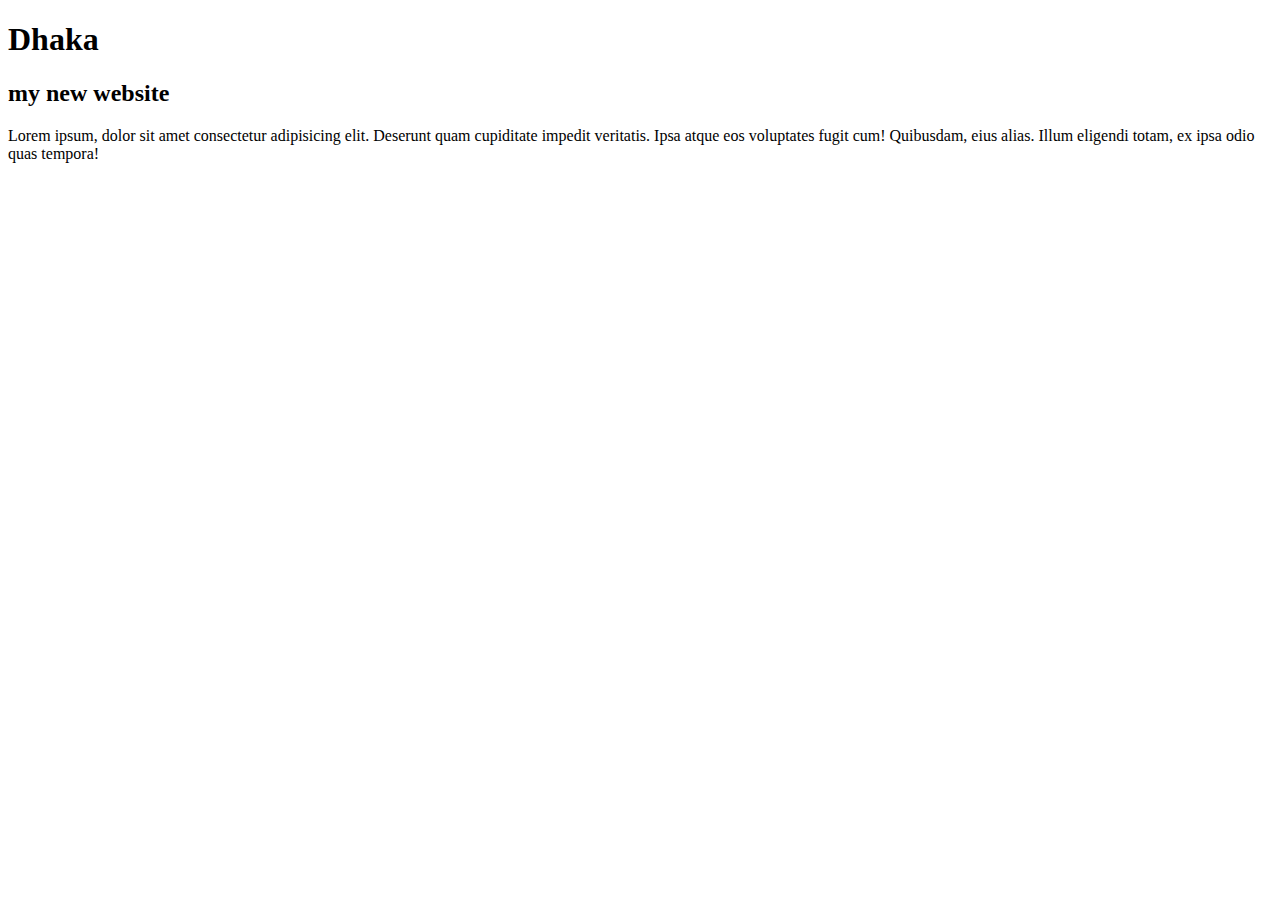
==== index.html @ c259fef3 "added new tesk" ====
<!DOCTYPE html>
<html lang="en">
<head>
    <meta charset="UTF-8">
    <meta name="viewport" content="width=device-width, initial-scale=1.0">
    <title>Document</title>
</head>
<body>
    <h1>Dhaka</h1>
    <h2>my new website</h2>
    <p>Lorem ipsum, dolor sit amet consectetur adipisicing elit. Deserunt quam cupiditate impedit veritatis. Ipsa atque eos voluptates fugit cum! Quibusdam, eius alias. Illum eligendi totam, ex ipsa odio quas tempora!</p>
</body>
</html>
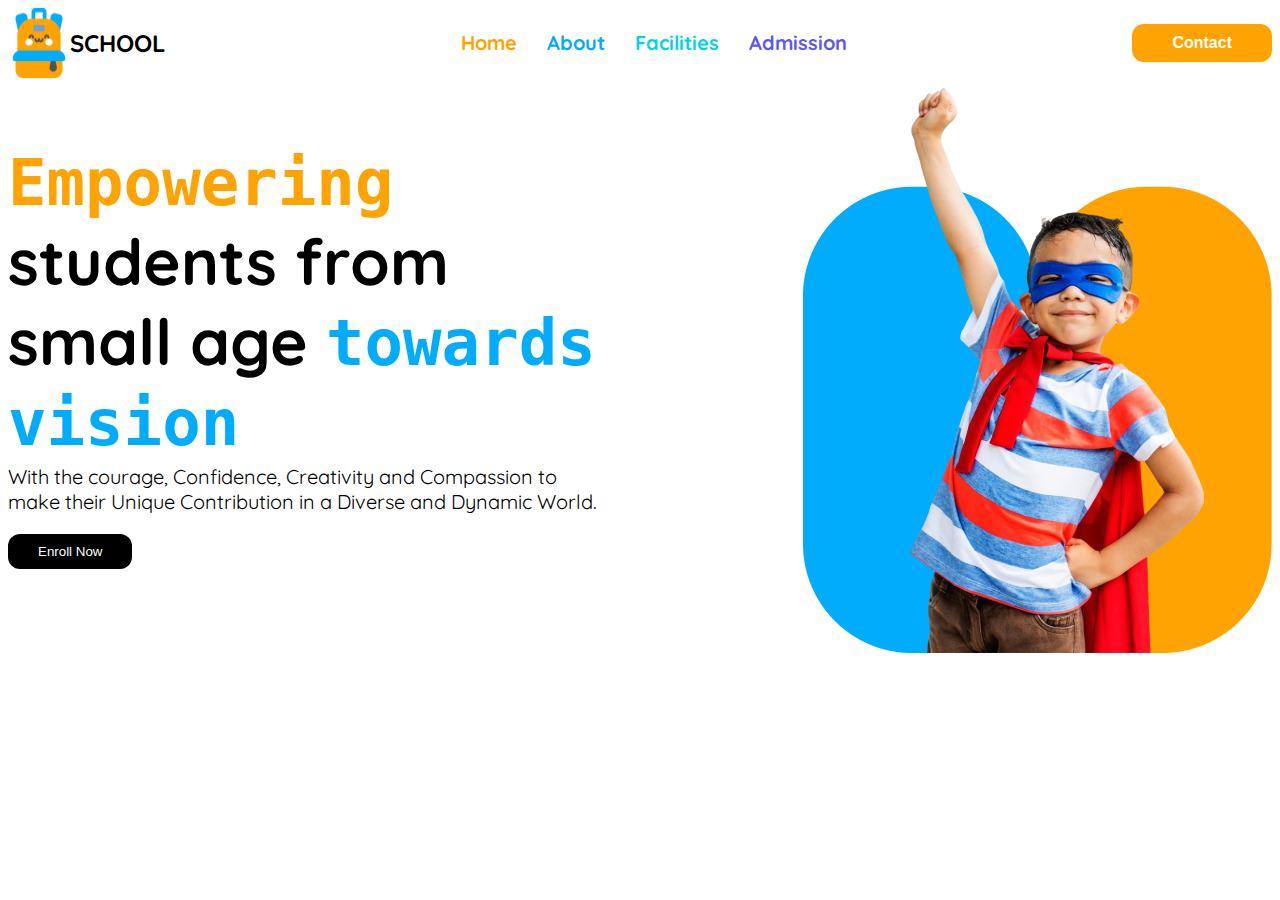
==== commit e25f9b06: "added navebar design" ====
--- a/index.html
+++ b/index.html
@@ -3,11 +3,36 @@
 <head>
     <meta charset="UTF-8">
     <meta name="viewport" content="width=device-width, initial-scale=1.0">
-    <title>Document</title>
+    <title>Assignment 2</title>
+    <link rel="stylesheet" href="style.css">
 </head>
-<body>
-    <h1>Dhaka</h1>
-    <h2>my new website</h2>
-    <p>Lorem ipsum, dolor sit amet consectetur adipisicing elit. Deserunt quam cupiditate impedit veritatis. Ipsa atque eos voluptates fugit cum! Quibusdam, eius alias. Illum eligendi totam, ex ipsa odio quas tempora!</p>
+<body class="quicksand-font">
+   <header>
+        <nav class="navebar display-flex">
+            <div class="logo display-flex">
+                <img src="assets/logo.png" alt="">
+                <h2>SCHOOL</h2>
+            </div>
+            <ul class="nav-links display-flex">
+                <li class="nav-item"><a href="" class="nav-link-1">Home</a></li>
+                <li class="nav-item"><a href="" class="nav-link-2">About</a></li>
+                <li class="nav-item"><a href="" class="nav-link-3">Facilities</a></li>
+                <li class="nav-item"><a href="" class="nav-link-4">Admission</a></li>
+            </ul>
+            <button class="nav-btn">Contact</button>
+        </nav>
+        <div class="banner display-flex">
+            <div class="empowering-content">
+                <h1 class="banner-title"><samp id="empowring">Empowering</samp> students from small age <samp class="towards">towards vision</samp></h1>
+                <p class="banner-para">With the courage, Confidence, Creativity and Compassion to make their Unique Contribution in a Diverse and Dynamic World.</p>
+                <button class="banner-btn">Enroll Now</button>
+            </div>
+            <div class="empowering-img">
+                <img src="assets/hero-kids.png" alt="">
+            </div>
+        </div>
+   </header>
+   <main></main>
+   <footer></footer>
 </body>
 </html>--- a/style.css
+++ b/style.css
@@ -0,0 +1,83 @@
+@import url('https://fonts.googleapis.com/css2?family=Quicksand:wght@300..700&display=swap');
+
+.quicksand-font {
+  font-family: "Quicksand", serif;
+  font-optical-sizing: auto;
+  font-weight: 400;
+  font-style: normal;
+}
+/* shared style */
+.display-flex{
+    display: flex;
+}
+
+/* nav style */
+.navebar{
+    justify-content: space-between;
+    align-items: center;
+}
+.nav-item{
+    list-style: none;
+    margin-right: 30px;
+    font-size: 1.25rem;
+    font-weight: bold;
+}
+.nav-item a{
+    text-decoration: none;
+}
+.nav-btn{
+    padding: 10px 40px;
+    background-color: #FEA301;
+    color: #fff;
+    font-weight: 600;
+    font-size: 1rem;
+    border: none;
+    border-radius: 12px;
+}
+.nav-link-1{
+    color: #FEA301;
+}
+.nav-link-2{
+    color: #01ACFD;
+}
+.nav-link-3{
+    color: #05D4DF;
+}
+.nav-link-4{
+    color: #5D58EF;
+}
+.navebar, .banner{
+    max-width: 1440px;
+    margin: 0 auto;
+}
+.banner{
+    justify-content: space-between;
+}
+.empowering-content{
+    max-width: 600px;
+    margin-top: 20px;
+    margin-bottom: 50px;
+}
+.banner-title{
+    font-size: 4rem;
+    font-weight: bold;
+}
+#empowring{
+    color: #FEA301;
+}
+.towards{
+    color: #01ACFD;
+}
+.banner-para{
+    font-size: 1.25rem;
+    margin-top: -40px;
+}
+.banner-btn{
+    padding: 10px 30px;
+    background-color: black;
+    color: #fff;
+    border: none;
+    border-radius: 12px;
+}
+/* main style */
+/* footer style */
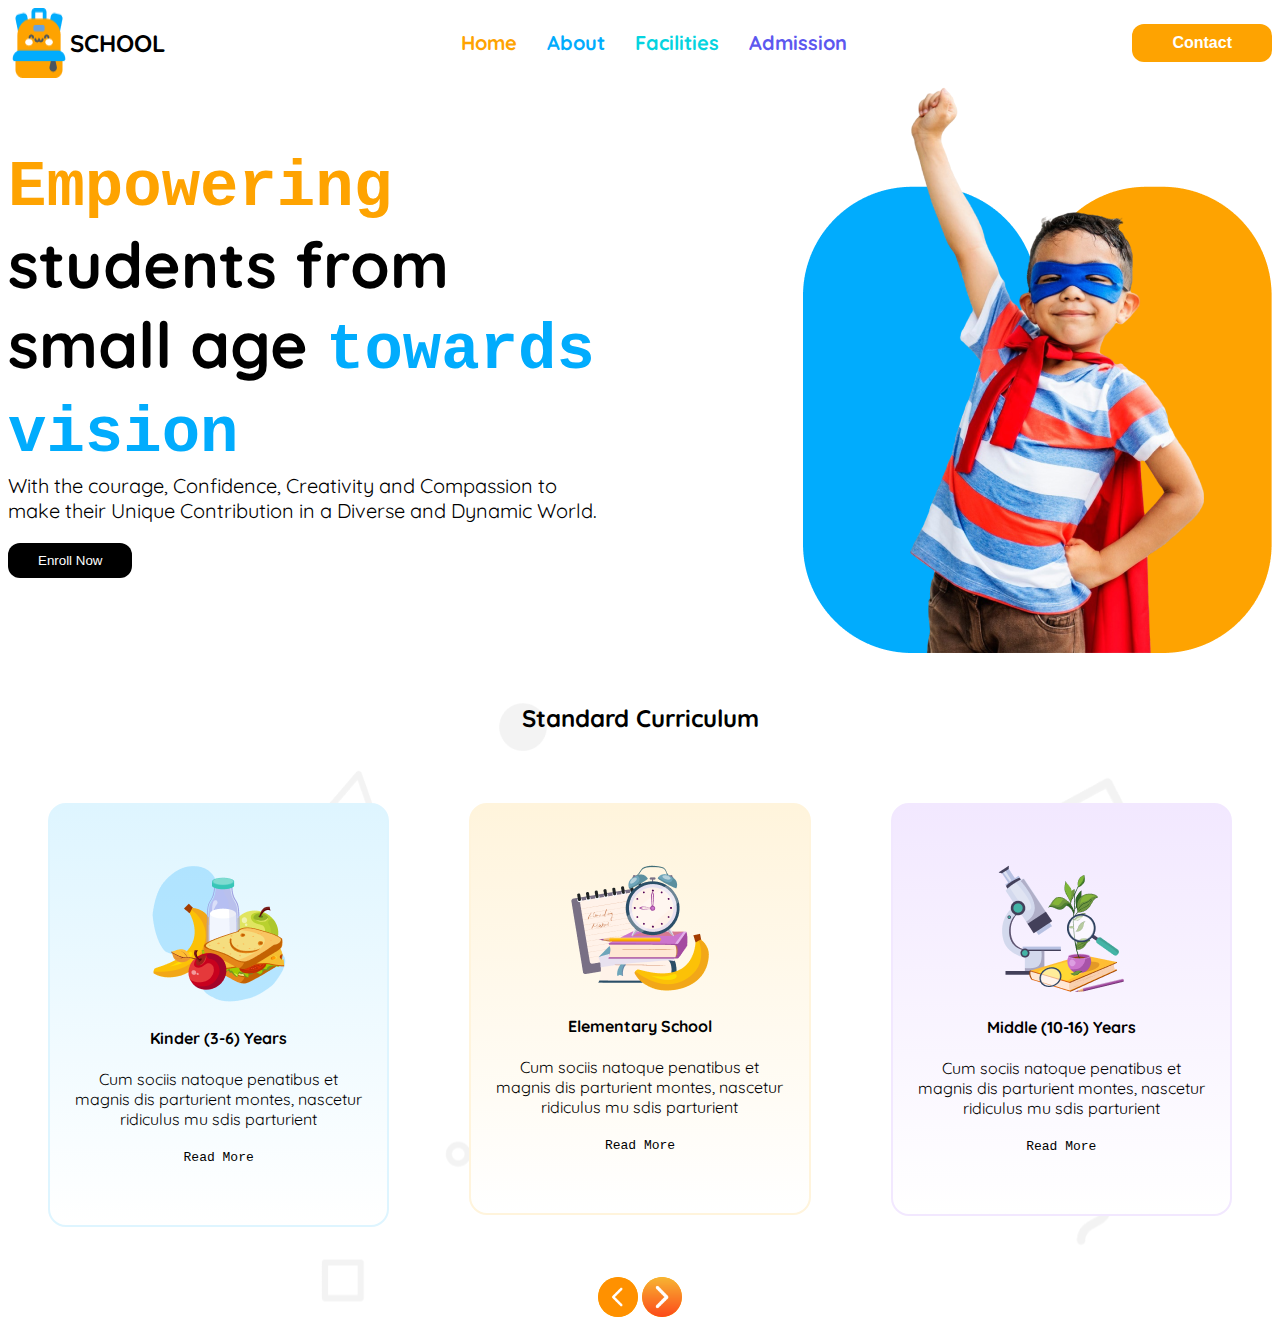
==== commit 59350e87: "added standard design and responsive device" ====
--- a/index.html
+++ b/index.html
@@ -8,18 +8,21 @@
 </head>
 <body class="quicksand-font">
    <header>
-        <nav class="navebar display-flex">
-            <div class="logo display-flex">
-                <img src="assets/logo.png" alt="">
-                <h2>SCHOOL</h2>
-            </div>
-            <ul class="nav-links display-flex">
-                <li class="nav-item"><a href="" class="nav-link-1">Home</a></li>
-                <li class="nav-item"><a href="" class="nav-link-2">About</a></li>
-                <li class="nav-item"><a href="" class="nav-link-3">Facilities</a></li>
-                <li class="nav-item"><a href="" class="nav-link-4">Admission</a></li>
-            </ul>
-            <button class="nav-btn">Contact</button>
+        <nav class="navebar display-flex navebar-border">
+            
+                <div class="logo display-flex">
+                    <img src="assets/logo.png" alt="">
+                    <h2>SCHOOL</h2>
+                </div>
+                <ul class="nav-links display-flex">
+                    <li class="nav-item"><a href="" class="nav-link-1">Home</a></li>
+                    <li class="nav-item"><a href="" class="nav-link-2">About</a></li>
+                    <li class="nav-item"><a href="" class="nav-link-3">Facilities</a></li>
+                    <li class="nav-item"><a href="" class="nav-link-4">Admission</a></li>
+                </ul>
+                <button class="nav-btn">Contact</button>
+                <img class="nav-img" src="icon/menu.png" alt="">
+
         </nav>
         <div class="banner display-flex">
             <div class="empowering-content">
@@ -27,12 +30,53 @@
                 <p class="banner-para">With the courage, Confidence, Creativity and Compassion to make their Unique Contribution in a Diverse and Dynamic World.</p>
                 <button class="banner-btn">Enroll Now</button>
             </div>
-            <div class="empowering-img">
-                <img src="assets/hero-kids.png" alt="">
-            </div>
+            
+                <img class="banner-img" src="assets/hero-kids.png" alt="">
+            
         </div>
    </header>
-   <main></main>
+   <main>
+        <section>
+            <h2 class="standard-title">Standard Curriculum</h2>
+            <div class="standard-content display-flex">
+                
+                <div class="standard">
+                    <div class="standard-color1">
+                        <img src="assets/kinder.png" alt="">
+                        <h4>Kinder (3-6) Years</h4>
+                        <p>Cum sociis natoque penatibus et magnis
+                        dis parturient montes, nascetur ridiculus
+                        mu sdis parturient</p>
+                        <samp>Read More</samp>
+                    </div>
+                </div>
+                <div class="standard">
+                    <div class="standard-color2">
+                        <img src="assets/elementary.png" alt="">
+                        <h4>Elementary School</h4>
+                        <p>Cum sociis natoque penatibus et magnis
+                        dis parturient montes, nascetur ridiculus
+                        mu sdis parturient</p>
+                        <samp>Read More</samp>
+                    </div>
+                </div>
+                <div class="standard">
+                    <div class="standard-color3">
+                        <img src="assets/middle.png" alt="">
+                        <h4>Middle (10-16) Years</h4>
+                        <p>Cum sociis natoque penatibus et magnis
+                        dis parturient montes, nascetur ridiculus
+                        mu sdis parturient</p>
+                        <samp>Read More</samp>
+                    </div>
+                </div>
+            </div>
+            <div class="arrow-icon">
+                <img src="icon/4103083.png" alt="">
+                <img src="icon/8805157.png" alt="">
+            </div>
+        </section>
+   </main>
    <footer></footer>
 </body>
 </html>--- a/style.css
+++ b/style.css
@@ -16,6 +16,7 @@
     justify-content: space-between;
     align-items: center;
 }
+
 .nav-item{
     list-style: none;
     margin-right: 30px;
@@ -53,10 +54,12 @@
 .banner{
     justify-content: space-between;
 }
+/* .banner-img{
+    width: 100%;
+} */
 .empowering-content{
     max-width: 600px;
     margin-top: 20px;
-    margin-bottom: 50px;
 }
 .banner-title{
     font-size: 4rem;
@@ -79,5 +82,85 @@
     border: none;
     border-radius: 12px;
 }
+.nav-img{
+    width: 50px;
+    display: none;
+}
 /* main style */
+main{
+    background-image: url(assets/bg.png);
+}
+.standard-title{
+    text-align: center;
+    margin: 50px 0;
+}
+.standard{
+    padding: 50px 40px;
+    text-align: center;
+    margin-top: -30px;
+ 
+}
+.standard-color1{
+    background: linear-gradient(to bottom, #DEF5FF, #fff);
+    border-radius: 18px;
+    border: 2px solid #DEF5FF;
+    padding: 60px 20px;
+}
+.standard-color2{
+    background: linear-gradient(to bottom, #FFF4DC, #fff);
+    border-radius: 18px;
+    border: 2px solid #FFF4DC;
+    padding: 60px 20px;
+}
+.standard-color3{
+    background: linear-gradient(to bottom, #F2E8FF, #fff);
+    border-radius: 18px;
+    border: 2px solid #F2E8FF;
+    padding: 60px 20px;
+}
+.arrow-icon{
+    text-align: center;
+    
+}
+.arrow-icon img{
+    width:40px;
+    background-color: #FEA301;
+    border-radius: 100%;
+}
+
+
+
+
+
+
+
+
+
+
+.umme{
+    display: none;
+}
 /* footer style */
+
+/* responsive device for phone*/
+  @media screen and (max-width: 576px) {
+    .banner, .standard-content{
+        flex-direction: column;
+       
+    }
+    .empowering-content{
+        text-align: center;
+    }
+    .nav-links, .nav-btn, h2{
+        display: none;
+    }
+    .nav-img{
+        display: block;
+    }
+    .navebar{
+        border-bottom: 2px solid #FEA301;
+    }
+    .arrow-icon{
+        display: none;
+    }
+}  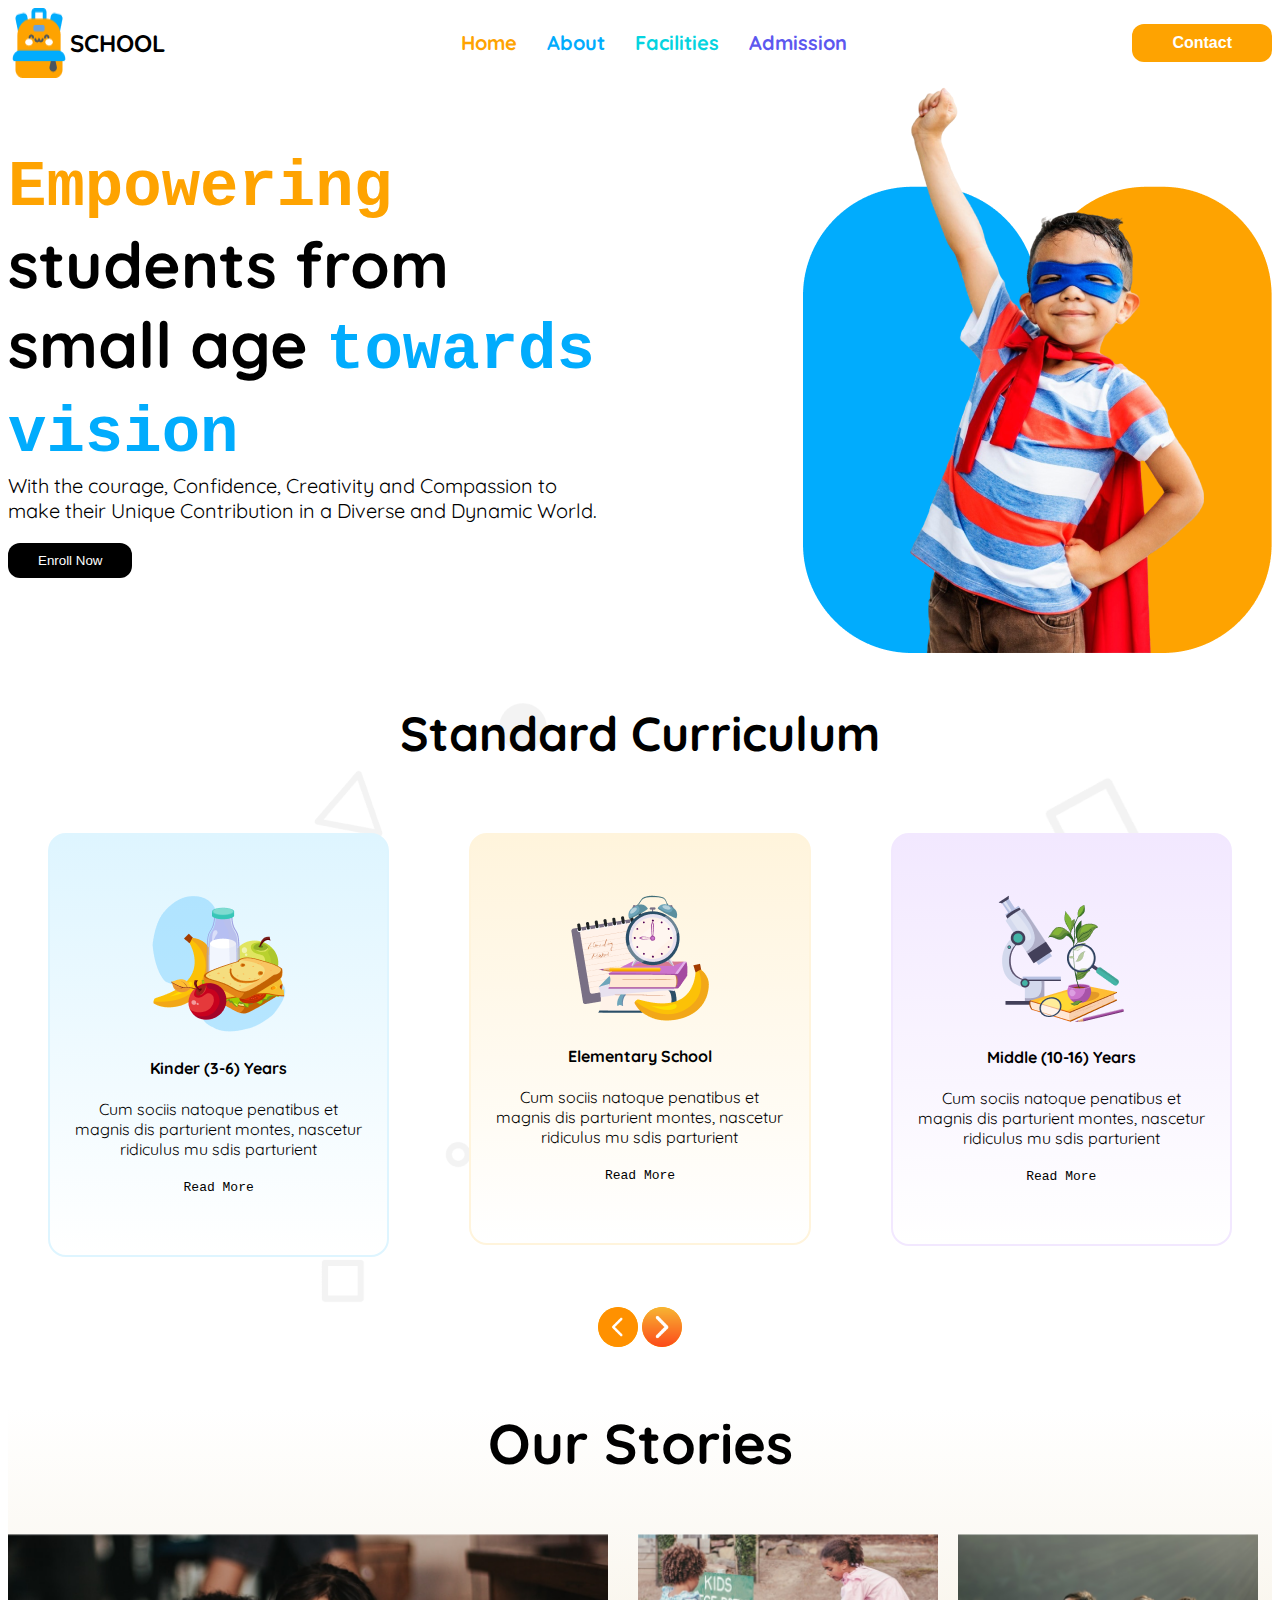
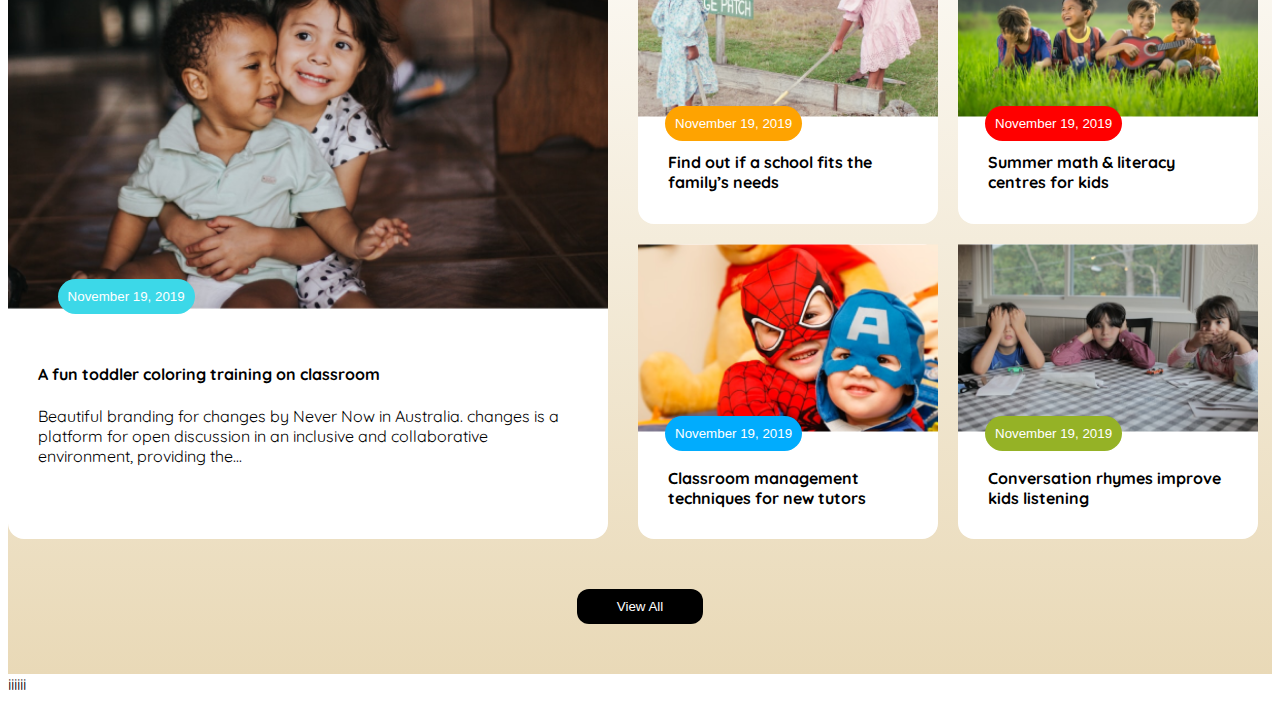
==== commit fabb3f2e: "added stories-content and responsive design" ====
--- a/index.html
+++ b/index.html
@@ -37,7 +37,7 @@
    </header>
    <main>
         <section>
-            <h2 class="standard-title">Standard Curriculum</h2>
+            <h3 class="standard-title text-align">Standard Curriculum</h3>
             <div class="standard-content display-flex">
                 
                 <div class="standard">
@@ -76,7 +76,61 @@
                 <img src="icon/8805157.png" alt="">
             </div>
         </section>
+        <!-- Our Stories -->
+        <section>
+            <div class="bg-color">
+                <div class="text-align">
+                    <h3>Our Stories</h3>
+                </div>
+                <div class="stories-content display-flex">
+                    <div class="our-content1">
+                        <img src="assets/story-1.png" alt="">
+                        <button class="our-btn">November 19, 2019</button>
+                        <div class="our-storie">
+                            <h4>A fun toddler coloring training on classroom</h4>
+                            <p>Beautiful branding for changes by Never Now in Australia.
+                            changes is a platform for open discussion in an inclusive and
+                            collaborative environment, providing the...</p>
+                            
+                        </div>
+                        
+                    </div>
+                    <div class="our-content2 display-flex">
+                        <div class="our">
+                            <img src="assets/story-2.png" alt="">
+                            <button class="our-btn-1">November 19, 2019</button>
+                            <h4>Find out if a school fits the family’s needs</h4>
+                        </div>
+                        <div class="our">
+                            <img src="assets/story-3.png" alt="">
+                            <button class="our-btn-1 our-2">November 19, 2019</button>
+                            <h4>Summer math & literacy
+                                centres for kids</h4>
+                        </div>
+                        <div class="our">
+                            <img src="assets/story-4.png" alt="">
+                            <button class="our-btn-1 our-3">November 19, 2019</button>
+                            <h4>Classroom management
+                                techniques for new tutors</h4>
+                        </div>
+                        <div class="our">
+                            <img src="assets/story-5.png" alt="">
+                            <button class="our-btn-1 our-4">November 19, 2019</button>
+                            <h4>Conversation rhymes
+                                improve kids listening</h4>
+                        </div>
+
+                    </div>
+                    
+                </div>
+                <div class="text-aling-center">
+                    <button class="view-all">View All</button>
+                </div>
+            </div>
+        </section>
    </main>
-   <footer></footer>
+   <footer>
+    iiiiii
+   </footer>
 </body>
 </html>--- a/style.css
+++ b/style.css
@@ -10,7 +10,13 @@
 .display-flex{
     display: flex;
 }
-
+.text-align{
+    max-width: 500px;
+    margin: 50px auto;
+    text-align: center;
+    font-size: 3rem;
+    font-weight: bold;
+}
 /* nav style */
 .navebar{
     justify-content: space-between;
@@ -89,11 +95,13 @@
 /* main style */
 main{
     background-image: url(assets/bg.png);
-}
-.standard-title{
-    text-align: center;
-    margin: 50px 0;
-}
+    
+}
+
+.bg-color{
+    background: linear-gradient(to bottom, #fff, #e9d9b7);
+}
+
 .standard{
     padding: 50px 40px;
     text-align: center;
@@ -127,19 +135,99 @@
     background-color: #FEA301;
     border-radius: 100%;
 }
-
-
-
-
-
-
-
-
-
-
-.umme{
-    display: none;
-}
+/* Our Stories */
+.our-title{
+    align-items: center;
+}
+
+.our-content2{
+    display: grid;
+    grid-template-columns: repeat(2, 1fr);
+    gap: 20px;
+  
+}
+.our-content1 img{
+    width: 100%;
+
+}
+.our-content1{
+    background-color: #fff;
+    max-width: 600px;
+    border-radius: 16px;
+ 
+
+}
+
+.our-storie{
+    padding: 30px;
+    
+}
+.stories-content{
+    gap: 30px;
+    
+}
+.our-btn{
+    
+    background-color: #3CD8E8;
+    color: #fff;
+    border: none;
+    padding: 10px;
+    border-radius: 48px;
+    position: absolute;
+    margin-left: -43%;
+    margin-top: 27%;
+}
+.our-content2 img{
+    width: 100%;
+}
+
+.our{
+    background-color: #fff;
+    max-width: 300px;
+    border-radius: 16px;
+}
+.our h4{
+    padding: 10px 30px;
+}
+.our-btn-1{
+    background-color: #FEA301;
+    color: #fff;
+    border: none;
+    padding: 10px;
+    border-radius: 48px;
+    position: absolute;
+    margin-left: -273px;
+    margin-top: 172px;
+}
+.our-2{
+    background-color: red;
+}
+.our-3{
+    background-color: #01ACFD;
+}
+.our-4{
+    background-color: #95B226;
+}
+.view-all{
+    background-color: black;
+    padding: 10px 40px;
+    color: #fff;
+    border: none;
+    border-radius: 12px;
+}
+.text-aling-center{
+    text-align: center;
+    padding: 50px;
+}
+
+
+
+
+
+
+
+
+
 /* footer style */
 
 /* responsive device for phone*/
@@ -151,7 +239,7 @@
     .empowering-content{
         text-align: center;
     }
-    .nav-links, .nav-btn, h2{
+    .nav-links, .nav-btn, h2, .our-content1{
         display: none;
     }
     .nav-img{
@@ -163,4 +251,12 @@
     .arrow-icon{
         display: none;
     }
+    .our-btn-1{
+        position: relative;
+        top: -12rem;
+        left: 18rem;
+    }
+    h4{
+        margin-top: -180px;
+    }
 }  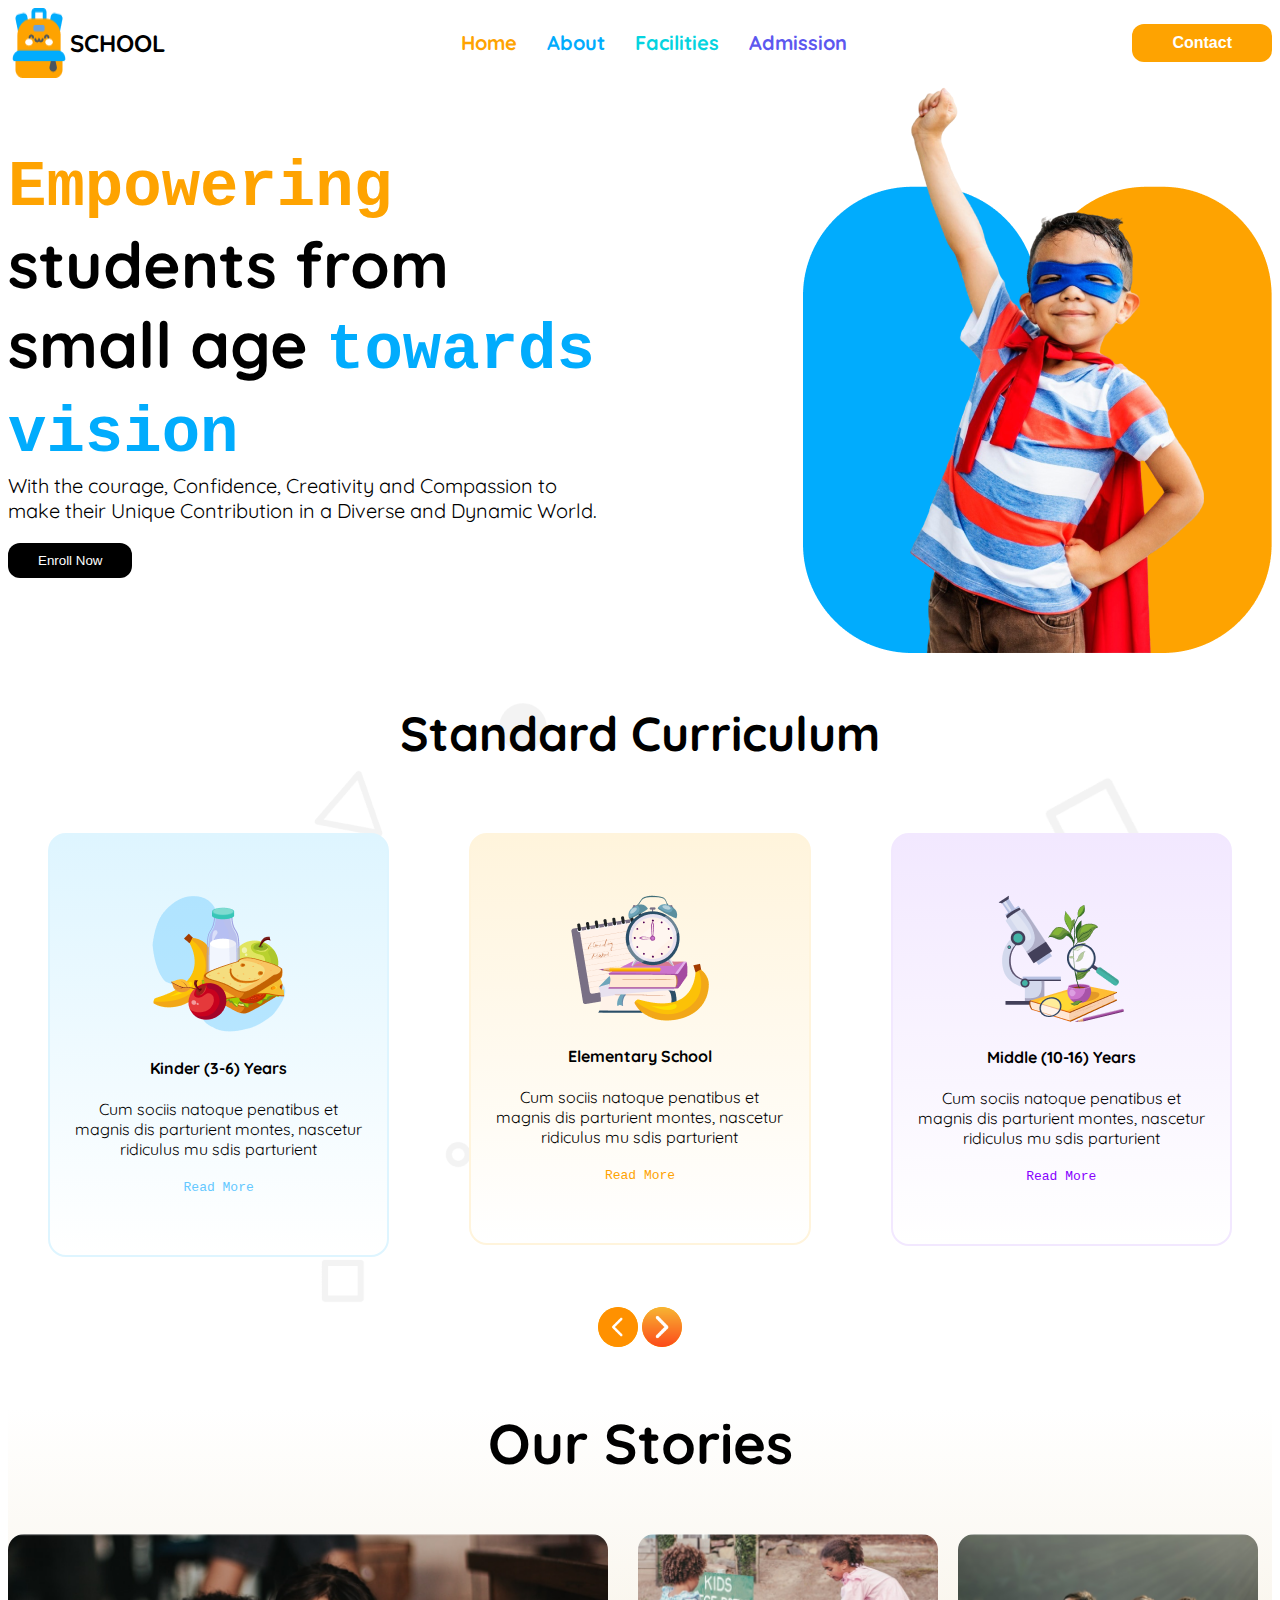
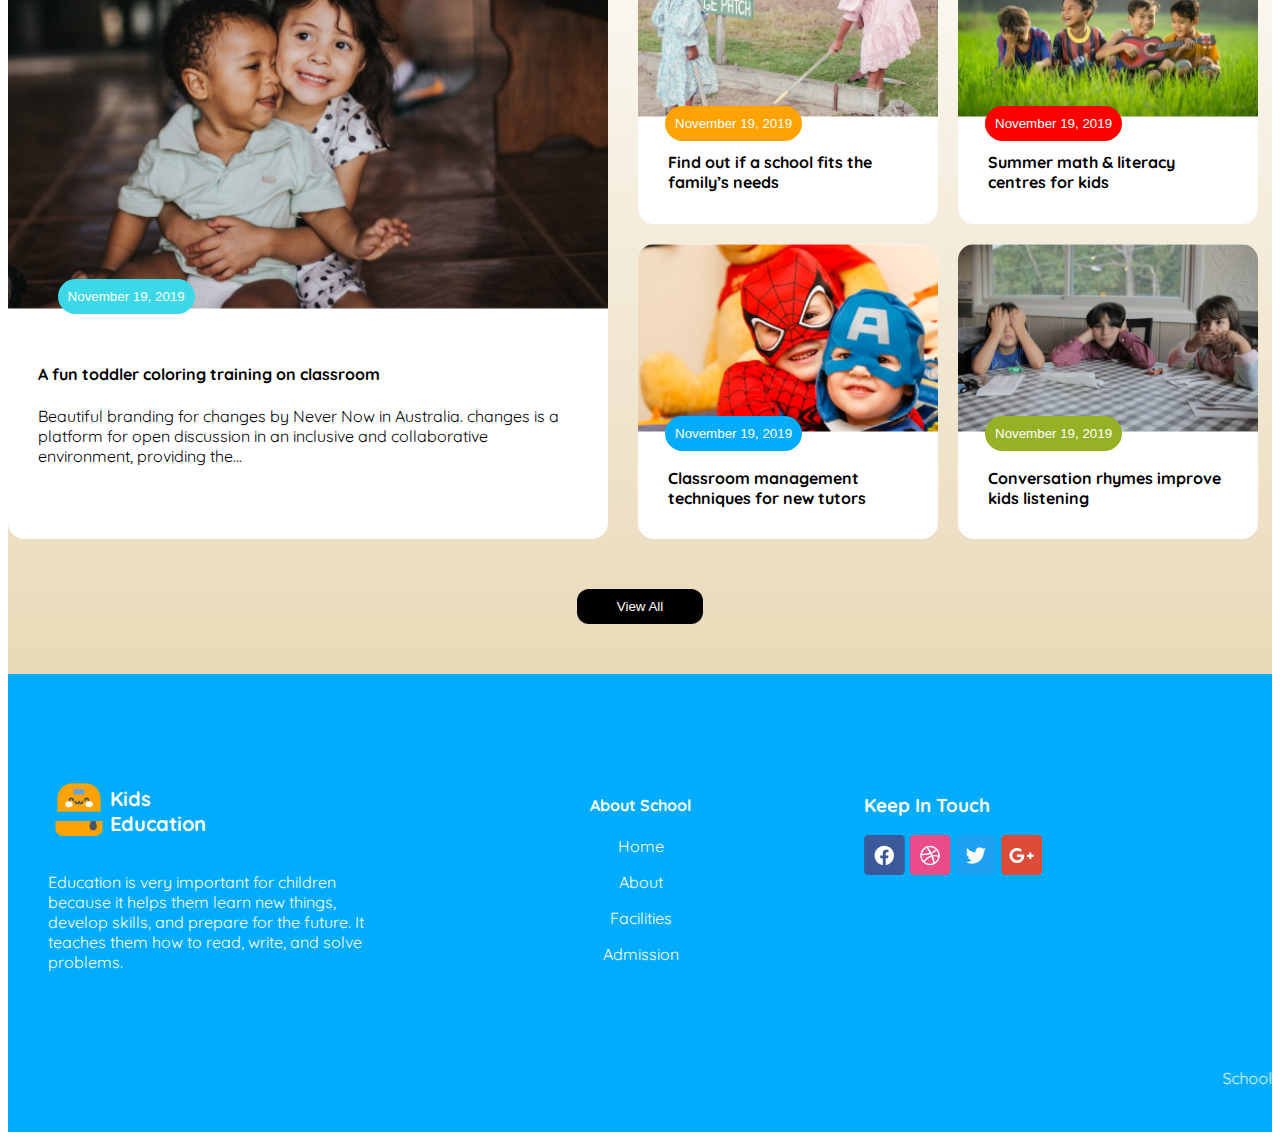
==== commit 187f89a0: "added final design and mobile responsive device" ====
--- a/index.html
+++ b/index.html
@@ -43,31 +43,37 @@
                 <div class="standard">
                     <div class="standard-color1">
                         <img src="assets/kinder.png" alt="">
-                        <h4>Kinder (3-6) Years</h4>
-                        <p>Cum sociis natoque penatibus et magnis
-                        dis parturient montes, nascetur ridiculus
-                        mu sdis parturient</p>
-                        <samp>Read More</samp>
+                        <div class="standard-sub-title">
+                            <h4>Kinder (3-6) Years</h4>
+                            <p>Cum sociis natoque penatibus et magnis
+                            dis parturient montes, nascetur ridiculus
+                            mu sdis parturient</p>
+                            <samp class="spa-1">Read More</samp>
+                        </div>
                     </div>
                 </div>
                 <div class="standard">
                     <div class="standard-color2">
                         <img src="assets/elementary.png" alt="">
-                        <h4>Elementary School</h4>
-                        <p>Cum sociis natoque penatibus et magnis
-                        dis parturient montes, nascetur ridiculus
-                        mu sdis parturient</p>
-                        <samp>Read More</samp>
+                        <div class="standard-sub-title">
+                            <h4>Elementary School</h4>
+                            <p>Cum sociis natoque penatibus et magnis
+                            dis parturient montes, nascetur ridiculus
+                            mu sdis parturient</p>
+                            <samp class="spa-2">Read More</samp>
+                        </div>
                     </div>
                 </div>
                 <div class="standard">
                     <div class="standard-color3">
                         <img src="assets/middle.png" alt="">
-                        <h4>Middle (10-16) Years</h4>
-                        <p>Cum sociis natoque penatibus et magnis
-                        dis parturient montes, nascetur ridiculus
-                        mu sdis parturient</p>
-                        <samp>Read More</samp>
+                        <div class="standard-sub-title">
+                            <h4>Middle (10-16) Years</h4>
+                            <p>Cum sociis natoque penatibus et magnis
+                            dis parturient montes, nascetur ridiculus
+                            mu sdis parturient</p>
+                            <samp class="spa-3">Read More</samp>
+                        </div>
                     </div>
                 </div>
             </div>
@@ -129,8 +135,46 @@
             </div>
         </section>
    </main>
+   <!-- footer section style -->
    <footer>
-    iiiiii
+        <div class="footer-section display-flex">
+            <div class="footer-img">
+                <div class="tooter-titer display-flex">
+                   <div class="foot-pic">
+                    <img src="assets/logo.png" alt="">
+                   </div>
+                    <h3 class="sub-title">Kids <br>
+                        Education</h3>
+                </div>
+                <p>Education is very important for children because it helps them learn new things, develop skills, and prepare for the future. It teaches them how to read, write, and solve problems.</p>
+            </div>
+            <div class="footer-about">
+                <h4>About School</h4>
+                <ul>
+                    <li><a href="">Home</a></li>
+                </ul>
+                <ul>
+                    <li><a href="">About</a></li>
+                </ul>
+                <ul>
+                    <li><a href="">Facilities</a></li>
+                </ul>
+                <ul>
+                    <li><a href="">Admission</a></li>
+                </ul>
+            </div>
+            <div class="footer-icon">
+                <h3>Keep In Touch</h3>
+                <img src="assets/fb.png" alt="">
+                <img src="assets/dribble.png" alt="">
+                <img src="assets/twitter.png" alt="">
+                <img src="assets/google+.png" alt="">
+            </div>
+            
+        </div>
+        <div class="marq">
+            <marquee behavior="" direction="">School plays a vital role in a child’s life. It is a place where they learn, grow, and develop important life skills. Here are some key aspects related to kids' school life.</marquee>
+        </div>
    </footer>
 </body>
 </html>--- a/style.css
+++ b/style.css
@@ -135,6 +135,7 @@
     background-color: #FEA301;
     border-radius: 100%;
 }
+
 /* Our Stories */
 .our-title{
     align-items: center;
@@ -154,10 +155,11 @@
     background-color: #fff;
     max-width: 600px;
     border-radius: 16px;
- 
-
-}
-
+ }
+.our-content1 img{
+    border-top-left-radius: 16px;
+    border-top-right-radius: 16px;
+}
 .our-storie{
     padding: 30px;
     
@@ -177,14 +179,27 @@
     margin-left: -43%;
     margin-top: 27%;
 }
+.spa-1{
+    color: #64C8FF;
+}
+.spa-2{
+    color: #FEA301;
+}
 .our-content2 img{
     width: 100%;
+}
+.spa-3{
+    color: #8700FF;
 }
 
 .our{
     background-color: #fff;
     max-width: 300px;
     border-radius: 16px;
+}
+.our img{
+    border-top-left-radius: 16px;
+    border-top-right-radius: 16px;
 }
 .our h4{
     padding: 10px 30px;
@@ -220,24 +235,63 @@
     padding: 50px;
 }
 
-
-
-
-
-
-
-
-
 /* footer style */
-
+footer{
+    background-color: #01ACFD;
+}
+.footer-section{
+    display: grid;
+    grid-template-columns: repeat(3, 1fr);
+    padding: 100px 0;
+    margin: 0 40px;
+    gap: 40px;
+    margin-bottom: -60px;
+}
+.footer-img{
+    max-width: 350px;
+    color: #fff;
+
+}
+.footer-about{
+    color: #fff;
+    text-align: center;
+}
+.footer-about ul{
+    list-style: none;
+}
+.footer-about a{
+    text-decoration: none;
+    color: #fff;
+    margin-left: -38px;
+    
+}
+.footer-icon h3{
+    color: #fff;
+  
+    
+}
+.sub-title{
+    font-size: 1.25rem;
+    font-weight: bold;
+   margin-top: 12px;
+}
+.marq marquee{
+    color: #fff;
+    padding: 40px 0;
+}
 /* responsive device for phone*/
   @media screen and (max-width: 576px) {
-    .banner, .standard-content{
+    .banner, 
+    .standard-content, 
+    .footer-section
+    .tooter-titer{
         flex-direction: column;
        
     }
+    
     .empowering-content{
         text-align: center;
+        
     }
     .nav-links, .nav-btn, h2, .our-content1{
         display: none;
@@ -246,7 +300,11 @@
         display: block;
     }
     .navebar{
-        border-bottom: 2px solid #FEA301;
+        border-bottom: 1px solid #FEA301;
+        
+    }
+    .logo{
+        padding-bottom: 15px;
     }
     .arrow-icon{
         display: none;
@@ -259,4 +317,23 @@
     h4{
         margin-top: -180px;
     }
+    .footer-section{
+        display: grid;
+        grid-template-columns: repeat(1, 1fr);
+        padding: 50px 0;
+        
+    }
+     .sub-title{
+        margin: -50px 60px;
+    }
+    .tooter-titer{
+        padding-bottom: 50px;
+    }
+    .footer-about{
+        margin-top: 180px;
+        margin-left: -160px;
+    }
+    .standard-sub-title{
+        margin-top: 220px;
+    }
 }  